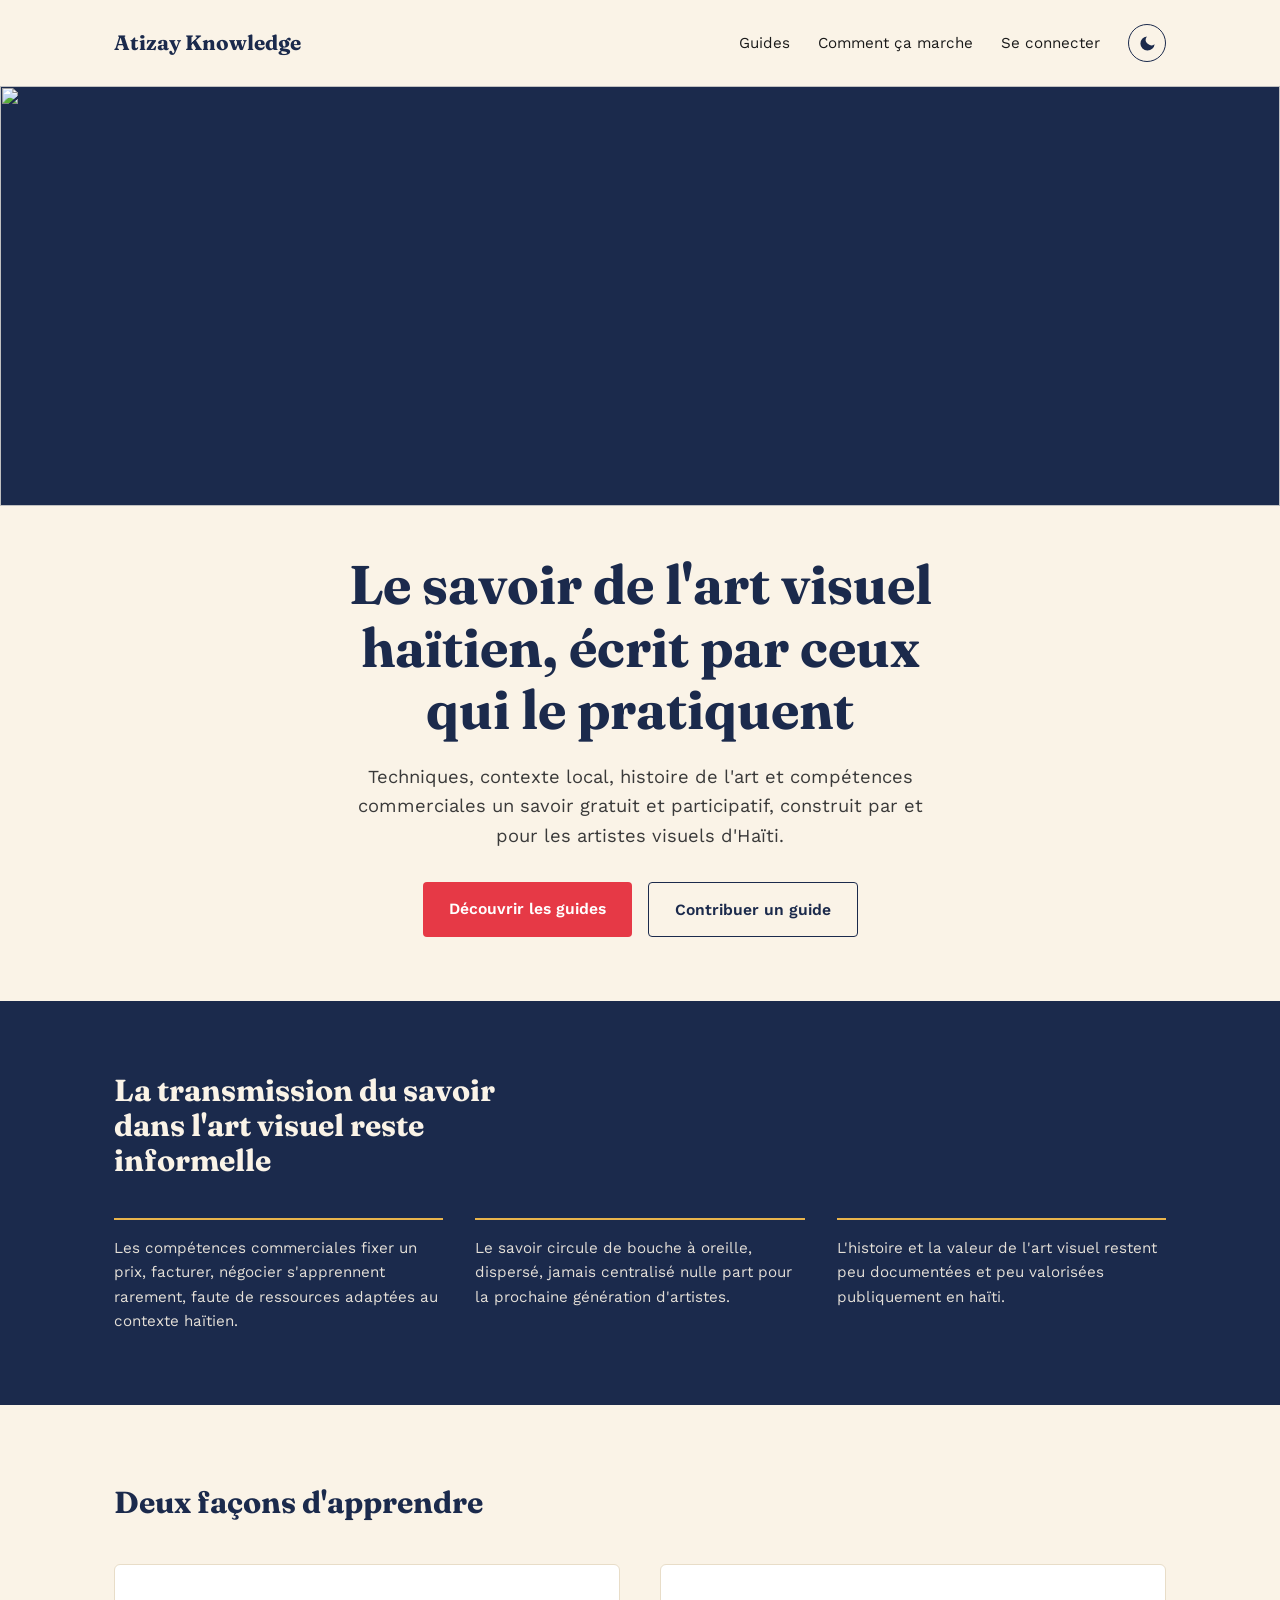
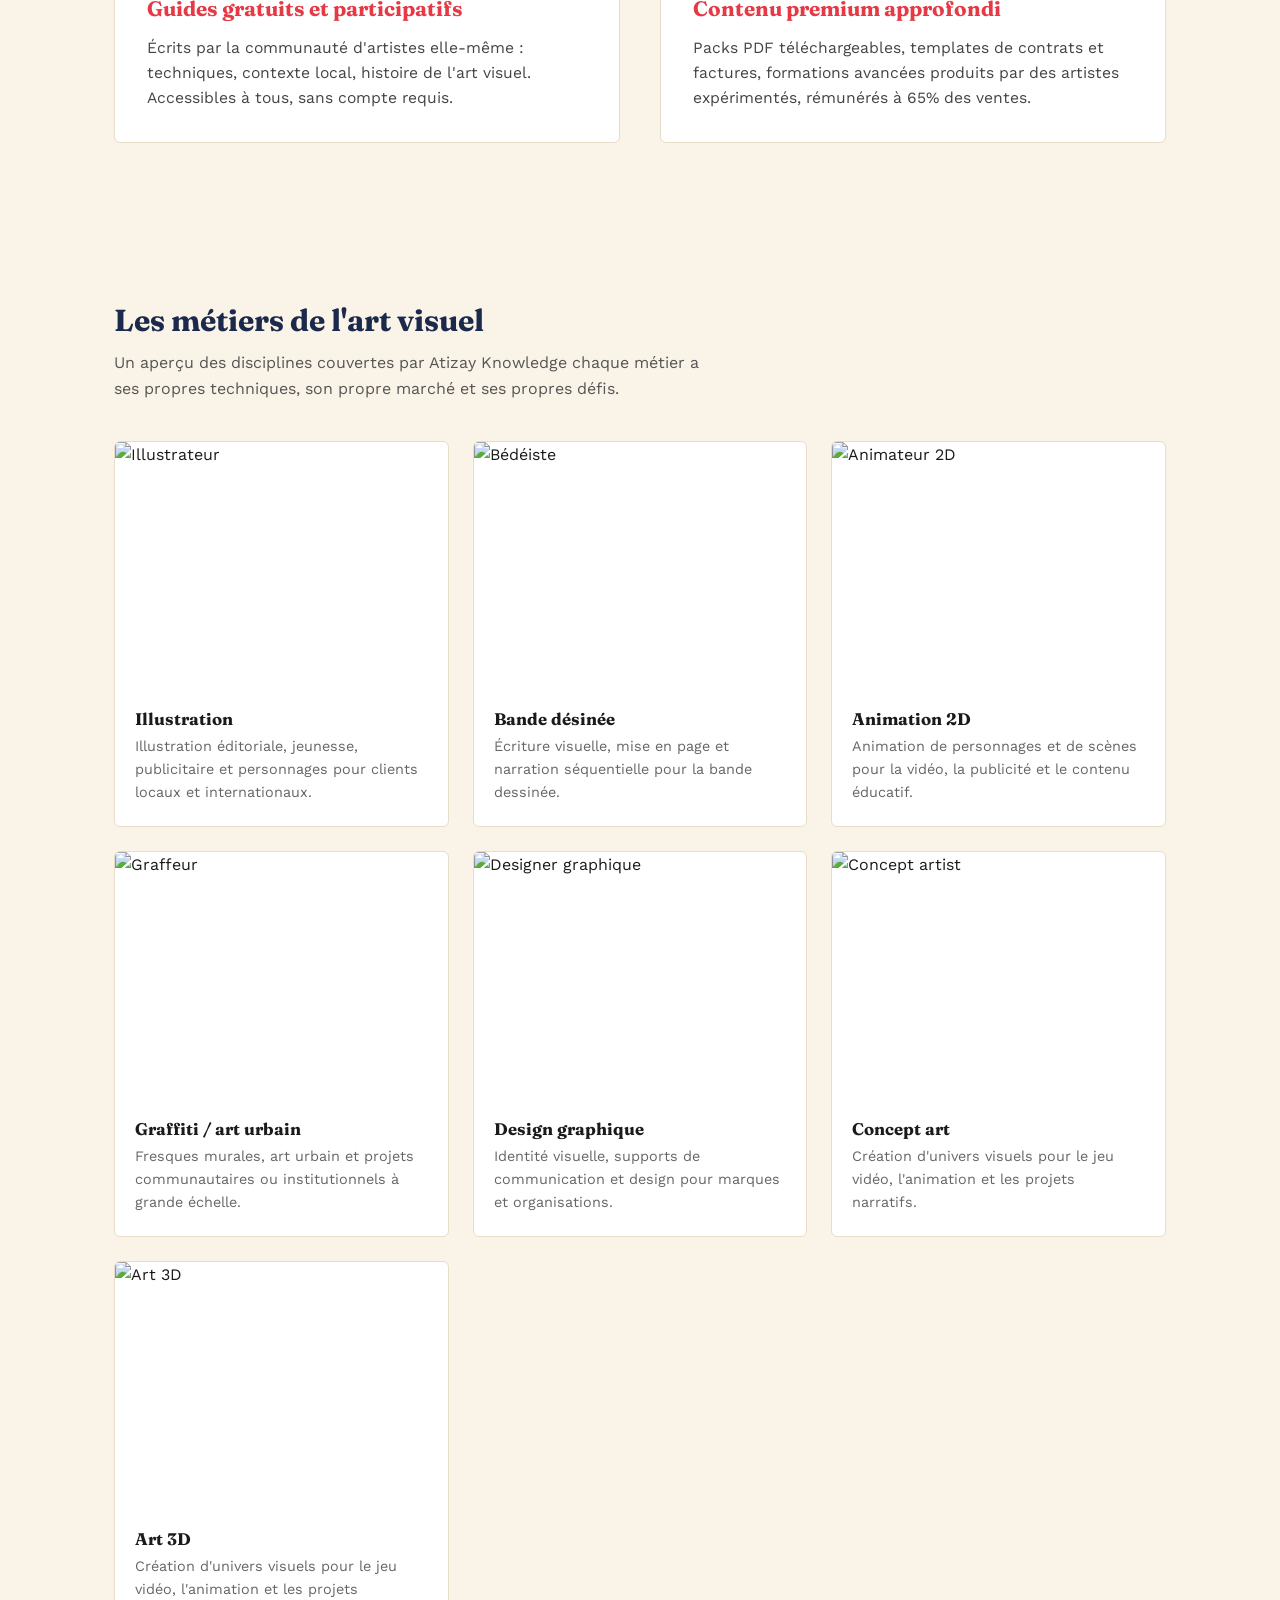
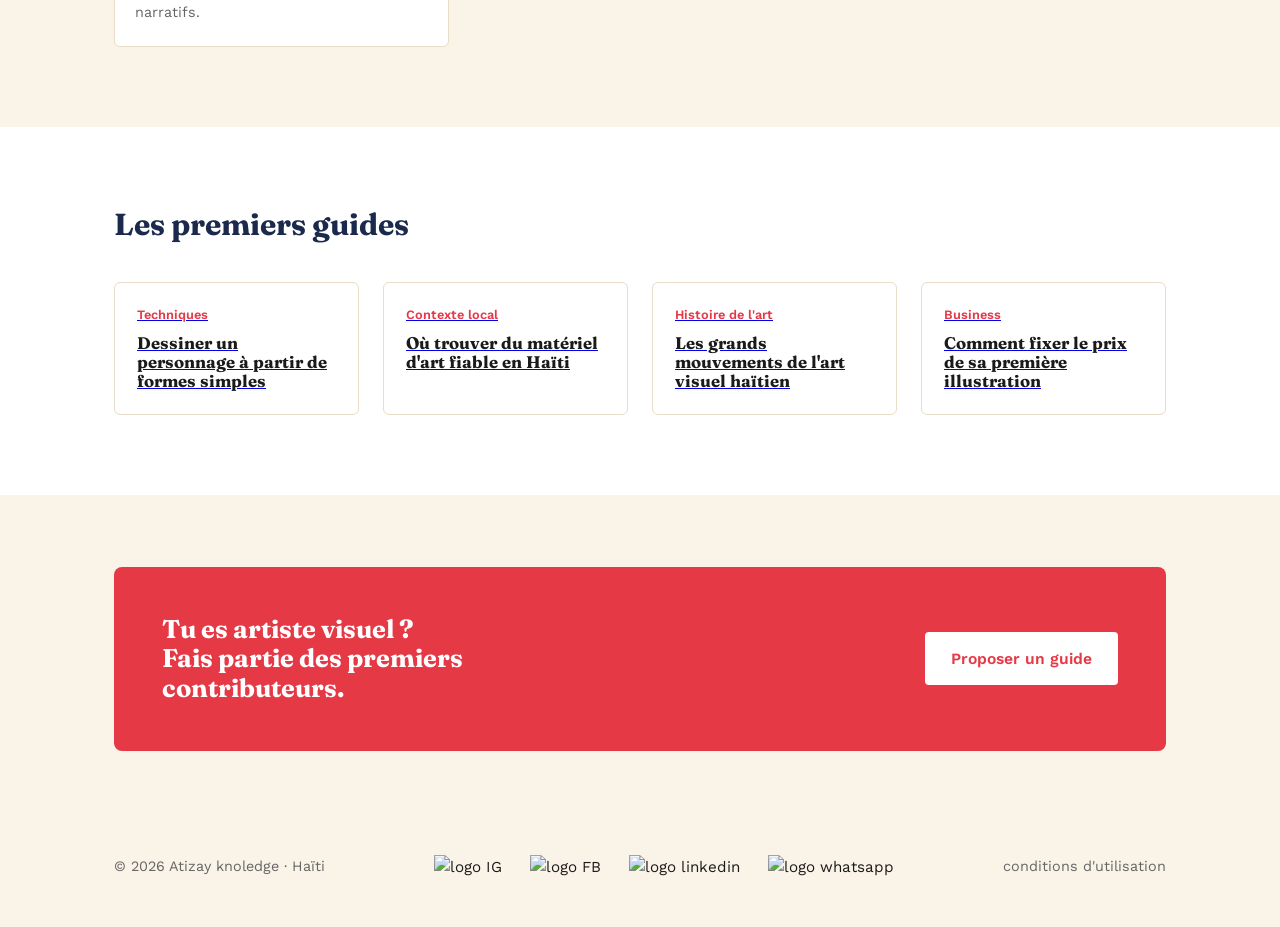
==== index.html @ 5331be49 "Update index.html" ====
<!DOCTYPE html>
<html lang="fr">
<head>
<meta charset="UTF-8">
<meta name="viewport" content="width=device-width, initial-scale=1">
<title>Atizay Knowledge — Le savoir de l'art visuel haïtien concu par Fritzner Richard</title>
<link rel="preconnect" href="https://fonts.googleapis.com">
<link rel="icon" href="assets/icon/favicon_io/android-chrome-512x512.png" type="image/x-icon">
<link href="https://fonts.googleapis.com/css2?family=Fraunces:wght@400;600;700&family=Work+Sans:wght@400;500;600&display=swap" rel="stylesheet">
<link rel="stylesheet" href="css/main-page.css">
</head>

<body>

<div class="wrap">
  <header>
    <div class="logo">Atizay Knowledge</div>
    <nav>
      <a href="guides.html">Guides</a>
      <a href="#comment">Comment ça marche</a>
      <a href="login.html">Se connecter</a>
      <button id="toggle-theme" class="btn-theme" aria-label="Changer de thème">
  <!-- Lune : visible en mode clair -->
  <svg class="icone-lune" viewBox="0 0 24 24" fill="currentColor" aria-hidden="true">
    <path d="M21 12.79A9 9 0 1 1 11.21 3a7 7 0 0 0 9.79 9.79z"/>
  </svg>
  <!-- Soleil : visible en mode sombre -->
  <svg class="icone-soleil" viewBox="0 0 24 24" fill="currentColor" aria-hidden="true">
    <circle cx="12" cy="12" r="4"/>
    <path d="M12 2v2M12 20v2M4.93 4.93l1.41 1.41M17.66 17.66l1.41 1.41M2 12h2M20 12h2M4.93 19.07l1.41-1.41M17.66 6.34l1.41-1.41"
          fill="none" stroke="currentColor" stroke-width="2" stroke-linecap="round"/>
  </svg>
</button>
    </nav>
  </header>
</div>

<section class="hero">

   <!-- <div class="hero-video-wrap">
     Un seul <video>, dont on change la source en JS quand chaque vidéo se termine.
         Liste tes fichiers dans le tableau "videos" du script plus bas.
    <video class="hero-video" id="hero-video" autoplay muted playsinline poster="ton-image-de-secours.jpg"></video>
    <div class="hero-overlay"></div>
  </div> -->

  <div class="hero-slideshow" id="hero-slideshow">
    <!-- Chaque image est superposée aux autres (position absolue en CSS).
         Le JS plus bas les fait apparaître/disparaître une par une en boucle. -->
    <img src="https://placehold.co/1200x400/1B2A4C/FAF3E7?text=Image+1" class="slide actif" alt="">
    <img src="https://placehold.co/1200x400/E63946/FAF3E7?text=Image+2" class="slide" alt="">
    <img src="https://placehold.co/1200x400/E9B44C/1A1A1A?text=Image+3" class="slide" alt="">
    <img src="https://placehold.co/1200x400/3A7D5C/FAF3E7?text=Image+4" class="slide" alt="">
  </div>

  <div class="hero-texte">
    <h1>Le savoir de l'art visuel haïtien, écrit par ceux qui le pratiquent</h1>
    <p>Techniques, contexte local, histoire de l'art et compétences commerciales un savoir gratuit et participatif, construit par et pour les artistes visuels d'Haïti.</p>
    <div class="hero-actions">
      <a href="guides.html" class="btn btn-primary">Découvrir les guides</a>
      <a href="#" class="btn btn-secondary">Contribuer un guide</a>
    </div>
  </div>

</section>

<section class="probleme">
  <div class="wrap">
    <h2>La transmission du savoir dans l'art visuel reste informelle</h2>
    <div class="probleme-grid">
      <div>
        <p>Les compétences commerciales fixer un prix, facturer, négocier s'apprennent rarement, faute de ressources adaptées au contexte haïtien.</p>
      </div>
      <div>
        <p>Le savoir circule de bouche à oreille, dispersé, jamais centralisé nulle part pour la prochaine génération d'artistes.</p>
      </div>
      <div>
        <p>L'histoire et la valeur de l'art visuel restent peu documentées et peu valorisées publiquement en haïti.</p>
      </div>
    </div>
  </div>
</section>

<section class="comment" id="comment">
  <div class="wrap">
    <h2>Deux façons d'apprendre</h2>
    <div class="comment-cols">
      <div class="col-card">
        <h3>Guides gratuits et participatifs</h3>
        <p>Écrits par la communauté d'artistes elle-même : techniques, contexte local, histoire de l'art visuel. Accessibles à tous, sans compte requis.</p>
      </div>
      <div class="col-card">
        <h3>Contenu premium approfondi</h3>
        <p>Packs PDF téléchargeables, templates de contrats et factures, formations avancées produits par des artistes expérimentés, rémunérés à 65% des ventes.</p>
      </div>
    </div>
  </div>
</section>

<section class="metiers" id="metiers">
  <div class="wrap">
    <h2>Les métiers de l'art visuel</h2>
    <p>Un aperçu des disciplines couvertes par Atizay Knowledge chaque métier a ses propres techniques, son propre marché et ses propres défis.</p>

    <div class="metiers-grid">

      <div class="metier-card">
        <img src="https://placehold.co/480x360/1B2A4C/FAF3E7?text=Illustrateur" alt="Illustrateur">
        <div class="metier-card-texte">
          <h3>Illustration</h3>
          <p>Illustration éditoriale, jeunesse, publicitaire et personnages pour clients locaux et internationaux.</p>
        </div>
      </div>

      <div class="metier-card">
        <img src="https://placehold.co/480x360/E63946/FAF3E7?text=B%C3%A9d%C3%A9iste" alt="Bédéiste">
        <div class="metier-card-texte">
          <h3>Bande désinée</h3>
          <p>Écriture visuelle, mise en page et narration séquentielle pour la bande dessinée.</p>
        </div>
      </div>

      <div class="metier-card">
        <img src="https://placehold.co/480x360/E9B44C/1A1A1A?text=Animateur+2D" alt="Animateur 2D">
        <div class="metier-card-texte">
          <h3>Animation 2D</h3>
          <p>Animation de personnages et de scènes pour la vidéo, la publicité et le contenu éducatif.</p>
        </div>
      </div>

      <div class="metier-card">
        <img src="https://placehold.co/480x360/1A1A1A/FAF3E7?text=Graffeur" alt="Graffeur">
        <div class="metier-card-texte">
          <h3>Graffiti / art urbain</h3>
          <p>Fresques murales, art urbain et projets communautaires ou institutionnels à grande échelle.</p>
        </div>
      </div>

      <div class="metier-card">
        <img src="https://placehold.co/480x360/3A7D5C/FAF3E7?text=Designer+Graphique" alt="Designer graphique">
        <div class="metier-card-texte">
          <h3>Design graphique</h3>
          <p>Identité visuelle, supports de communication et design pour marques et organisations.</p>
        </div>
      </div>

      <div class="metier-card">
        <img src="https://placehold.co/480x360/1B2A4C/E9B44C?text=Concept+Artist" alt="Concept artist">
        <div class="metier-card-texte">
          <h3>Concept art</h3>
          <p>Création d'univers visuels pour le jeu vidéo, l'animation et les projets narratifs.</p>
        </div>
      </div>

      <div class="metier-card">
        <img src="https://placehold.co/480x360/1B2A4C/E9B44C?text=Art+3D" alt="Art 3D">
        <div class="metier-card-texte">
          <h3>Art 3D</h3>
          <p>Création d'univers visuels pour le jeu vidéo, l'animation et les projets narratifs.</p>
        </div>
      </div>

    </div>
  </div>
</section>

<section class="guides" id="guides">
  <div class="wrap">
    <h2>Les premiers guides</h2>
    <div class="guides-grid">
      <div class="guide-card">
        <a href="guide-detail.html"><div class="guide-cat">Techniques</div>
        <h3>Dessiner un personnage à partir de formes simples</h3>
      </div></a>
      <div class="guide-card">
        <a href="guide-detail.html"><div class="guide-cat">Contexte local</div>
        <h3>Où trouver du matériel d'art fiable en Haïti</h3>
      </div></a>
      <div class="guide-card">
        <a href="guide-detail.html"><div class="guide-cat">Histoire de l'art</div>
        <h3>Les grands mouvements de l'art visuel haïtien</h3>
      </div></a>
      <div class="guide-card">
        <a href="guide-detail.html"><div class="guide-cat">Business</div>
        <h3>Comment fixer le prix de sa première illustration</h3>
      </div></a>
    </div>
  </div>
</section>

<div class="wrap">
  <section class="cta-final">
    <div class="cta-box">
      <h2>Tu es artiste visuel ? 
        <br>Fais partie des premiers contributeurs.</h2>
      <a href="#" class="btn btn-primary">Proposer un guide</a>
    </div>
  </section>

  <footer>
    <!-- LOGO a gauche -->
    <span>&copy; 2026 Atizay knoledge · Haïti</span>

    <!-- Liens au centre -->
    <nav class="footer-links">
      <a href="https://www.instagram.com/noukat_studios/" class="social-link"><img src="assets/icon/Icon_social_media-ig.svg" alt="logo IG" width="40"></a>
      <a href="https://www.facebook.com/noukatstudios/" class="social-link"><img src="assets/icon/facebook-app-round-icon-01.svg" alt="logo FB" width="34"></a>
      <a href="https://www.linkedin.com/company/noukat-studios/?viewAsMember=true" class="social-link"><img src="assets/icon/Icon_social_media-linkedin.svg" alt="logo linkedin" width="40"></a>
      <a href="https://wa.me/c/50938604335" class="social-link"><img src="assets/icon/Icon_social_media-whatsapp.svg" alt="logo whatsapp" width="40"></a>
    </nav>

    <!-- Copy a droite -->
    <span>
      <a class="legal-content" href="/conditions-utilisation.html"><p class="footer-copy">
        conditions d'utilisation
        <!--
          &copy; = le symbole copyright ©
          C'est une entité HTML spéciale.
        -->
      </p></a>
    </span>
  </footer>
  
</div>

<script>
  // --- Slideshow d'images ---
  const slides = document.querySelectorAll('#hero-slideshow .slide');
  if (slides.length > 0) {
    let indexSlide = 0;
    setInterval(function () {
      slides[indexSlide].classList.remove('actif');
      indexSlide = (indexSlide + 1) % slides.length;
      slides[indexSlide].classList.add('actif');
    }, 4000);
  }

  // --- Dark mode ---
  const bouton = document.getElementById('toggle-theme');
  if (bouton) {
    const racine = document.documentElement;

    const themeSauvegarde = localStorage.getItem('theme');
    if (themeSauvegarde === 'dark') {
      racine.setAttribute('data-theme', 'dark');
    }

    bouton.addEventListener('click', function () {
      const estSombre = racine.getAttribute('data-theme') === 'dark';
      if (estSombre) {
        racine.removeAttribute('data-theme');
        localStorage.setItem('theme', 'light');
      } else {
        racine.setAttribute('data-theme', 'dark');
        localStorage.setItem('theme', 'dark');
      }
    });
  }
</script>

</body>
</html>
---- css/main-page.css ----
:root {
    --indigo: #1B2A4C;
    --corail: #E63946;
    --sable: #FAF3E7;
    --or: #E9B44C;
    --encre: #1A1A1A;
  }

  * { box-sizing: border-box; margin: 0; padding: 0; }

  body {
    font-family: 'Work Sans', sans-serif;
    color: var(--encre);
    background: var(--sable);
    line-height: 1.6;
  }

  h1, h2, h3 {
    font-family: 'Fraunces', serif;
    line-height: 1.15;
  }

  .wrap {
    max-width: 1100px;
    margin: 0 auto;
    padding: 0 24px;
  }

  /* Header */
  header {
    display: flex;
    justify-content: space-between;
    align-items: center;
    padding: 24px 0;
  }

  .logo {
    font-family: 'Fraunces', serif;
    font-weight: 700;
    font-size: 1.3rem;
    color: var(--indigo);
  }

    nav {
    display: flex;
    align-items: center;
    gap: 28px;
  }

  nav a {
    color: var(--encre);
    text-decoration: none;
    font-size: 0.95rem;
  }

  /* Hero — vidéo réduite + slideshow horizontal + texte centré */
.hero {
    position: relative;
    display: flex;
    flex-direction: column;
  }
  
  /* La vidéo n'occupe plus qu'une bande en haut du hero.
     Change la valeur "height" (ex: 280px) pour ajuster sa hauteur.
  .hero-video-wrap {
    position: relative;
    width: 100%;
    height: 280px;
    overflow: hidden;
  }
  
  .hero-video {
    position: absolute;
    inset: 0;
    width: 100%;
    height: 100%;
    object-fit: cover;
    z-index: 0;
  }
  
  .hero-overlay {
    position: absolute;
    inset: 0;
    background: linear-gradient(120deg, rgba(27,42,76,0.75) 0%, rgba(27,42,76,0.35) 100%);
    z-index: 1;
  } */
  
  /* Slideshow d'images en fondu automatique, superposées les unes aux autres */
  .hero-slideshow {
    position: relative;
    width: 100%;
    height: 420px; /* plus grand, puisqu'il n'y a plus de vidéo au-dessus */
    overflow: hidden;
    background: var(--indigo);
  }
  
  .hero-slideshow .slide {
    position: absolute;
    inset: 0;
    width: 100%;
    height: 100%;
    object-fit: cover;
    opacity: 0;
    transition: opacity 1s ease;
  }
  
  .hero-slideshow .slide.actif {
    opacity: 1;
  }
  
  @media (max-width: 760px) {
    .hero-slideshow { height: 260px; }
  }
  
  /* Texte centré horizontalement, en dessous du slideshow */
  .hero-texte {
    text-align: center;
    padding: 48px 24px 64px;
    max-width: 700px;
    margin: 0 auto;
  }
  
  .hero h1 {
    font-size: clamp(2.2rem, 4.5vw, 3.4rem);
    color: var(--indigo);
    max-width: none;
  }
  
  .hero p {
    margin: 20px auto 0;
    font-size: 1.15rem;
    max-width: 55ch;
    color: #3a3a3a;
  }
  
  .hero-actions {
    margin-top: 32px;
    display: flex;
    gap: 16px;
    justify-content: center;
    flex-wrap: wrap;
  }
  
  .btn {
    display: inline-block;
    padding: 14px 26px;
    border-radius: 4px;
    text-decoration: none;
    font-weight: 600;
    font-size: 0.98rem;
  }
  
  .btn-primary {
    background: var(--corail);
    color: white;
  }
  
  .btn-secondary {
    background: transparent;
    color: var(--indigo);
    border: 1.5px solid var(--indigo);
  }
  
  @media (max-width: 760px) {
    .hero-video-wrap { height: 200px; }
    .hero-slideshow img { width: 160px; height: 105px; }
    .hero-texte { padding: 36px 20px 48px; }
  }

  /* Problème */
  .probleme {
    background: var(--indigo);
    color: var(--sable);
    padding: 72px 0;
  }

  .probleme h2 {
    font-size: 1.9rem;
    max-width: 20ch;
  }

  .probleme-grid {
    margin-top: 40px;
    display: grid;
    grid-template-columns: repeat(3, 1fr);
    gap: 32px;
  }

  .probleme-grid div {
    border-top: 2px solid var(--or);
    padding-top: 16px;
  }

  .probleme-grid p {
    font-size: 0.95rem;
    opacity: 0.9;
  }

  /* Comment ça marche */
  .comment {
    padding: 80px 0;
  }

  .comment h2 {
    font-size: 1.9rem;
    color: var(--indigo);
    max-width: 18ch;
  }

  .comment-cols {
    margin-top: 44px;
    display: grid;
    grid-template-columns: 1fr 1fr;
    gap: 40px;
  }

  .col-card {
    background: white;
    border-radius: 6px;
    padding: 32px;
    border: 1px solid #e8ddc8;
  }

  .col-card h3 {
    font-size: 1.3rem;
    color: var(--corail);
    margin-bottom: 14px;
  }

  .col-card p {
    font-size: 0.98rem;
    color: #444;
  }

  /* Guides */
  .guides {
    background: white;
    padding: 80px 0;
  }

  .guides h2 {
    font-size: 1.9rem;
    color: var(--indigo);
  }

  .guides-grid {
    margin-top: 40px;
    display: grid;
    grid-template-columns: repeat(4, 1fr);
    gap: 24px;
  }

  .guide-card {
    border: 1px solid #e8ddc8;
    border-radius: 6px;
    padding: 22px;
  }

  .guide-cat {
    font-size: 0.8rem;
    color: var(--corail);
    font-weight: 600;
  }

  .guide-card h3 {
    font-size: 1.05rem;
    margin-top: 8px;
    color: var(--encre);
  }

  /* Métiers — grille de cartes avec image */
  .metiers {
    padding: 80px 0;
  }

  .metiers h2 {
    font-size: 1.9rem;
    color: var(--indigo);
  }

  .metiers > .wrap > p {
    margin-top: 12px;
    max-width: 60ch;
    color: #555;
  }

  .metiers-grid {
    margin-top: 40px;
    display: grid;
    grid-template-columns: repeat(3, 1fr);
    gap: 24px;
  }

  .metier-card {
    background: white;
    border: 1px solid #e8ddc8;
    border-radius: 6px;
    overflow: hidden;
  }

  /* Remplace le "src" de chaque <img> par tes propres photos/illustrations.
     Le ratio 4/3 est fixé pour que toutes les images gardent la même taille
     même si les fichiers d'origine ont des dimensions différentes. */
  .metier-card img {
    width: 100%;
    aspect-ratio: 4/3;
    object-fit: cover;
    display: block;
  }

  .metier-card-texte {
    padding: 18px 20px 22px;
  }

  .metier-card h3 {
    font-size: 1.05rem;
    color: var(--encre);
  }

  .metier-card p {
    margin-top: 6px;
    font-size: 0.9rem;
    color: #666;
  }

  /* CTA final */
  .cta-final {
    background: var(--sable);
    padding: 72px 0;
    text-align: left;
  }

  .cta-box {
    background: var(--corail);
    color: white;
    border-radius: 8px;
    padding: 48px;
    display: flex;
    justify-content: space-between;
    align-items: center;
    flex-wrap: wrap;
    gap: 24px;
  }

  .cta-box h2 {
    font-size: 1.6rem;
    max-width: 20ch;
  }

  .cta-box .btn-primary {
    background: white;
    color: var(--corail);
  }

  /* Bouton de bascule dark mode */
.btn-theme {
  display: flex;
  align-items: center;
  justify-content: center;
  width: 38px;
  height: 38px;
  background: transparent;
  border: 1.5px solid var(--indigo);
  border-radius: 50%;
  color: var(--indigo);
  cursor: pointer;
  transition: background 0.2s ease, transform 0.2s ease;
}

.btn-theme:hover {
  background: rgba(27,42,76,0.08);
  transform: rotate(15deg);
}

.btn-theme svg {
  width: 19px;
  height: 19px;
  display: block;
}

/* Mode clair : on montre la lune, on cache le soleil */
.btn-theme .icone-soleil { display: none; }

/* Mode sombre : on inverse */
html[data-theme="dark"] .btn-theme .icone-lune { display: none; }
html[data-theme="dark"] .btn-theme .icone-soleil { display: block; }

  footer {
    padding: 32px 0 48px;
    font-size: 0.9rem;
    color: #666;
    display: flex;
    justify-content: space-between;
  }

  .legal-content {
    color: #666;
    text-decoration: none;
  }

  @media (max-width: 760px) {
    .hero-inner { grid-template-columns: 1fr; }
    .probleme-grid { grid-template-columns: 1fr; }
    .comment-cols { grid-template-columns: 1fr; }
    .guides-grid { grid-template-columns: 1fr 1fr; }
    .metiers-grid { grid-template-columns: 1fr 1fr; }
        nav a { display: none; }
  }

/* ===== Dark mode ===== */
html[data-theme="dark"] {
  --sable: #14202E;
  --encre: #F2ECDD;
  --indigo: #6C8FC7;
}

html[data-theme="dark"] body {
  background: #0F1824;
}

html[data-theme="dark"] .hero p,
html[data-theme="dark"] .col-card p,
html[data-theme="dark"] .metiers > .wrap > p,
html[data-theme="dark"] .metier-card p,
html[data-theme="dark"] footer,
html[data-theme="dark"] .legal-content {
  color: #B9B3A5;
}

html[data-theme="dark"] .col-card,
html[data-theme="dark"] .metier-card,
html[data-theme="dark"] .guide-card {
  background: #1B2734;
  border-color: #2C3A4A;
}

html[data-theme="dark"] .guides {
  background: #14202E;
}

html[data-theme="dark"] .probleme {
  background: #1B2734;
  color: #F2ECDD;
}

html[data-theme="dark"] .btn-secondary {
  color: var(--encre);
  border-color: var(--encre);
}
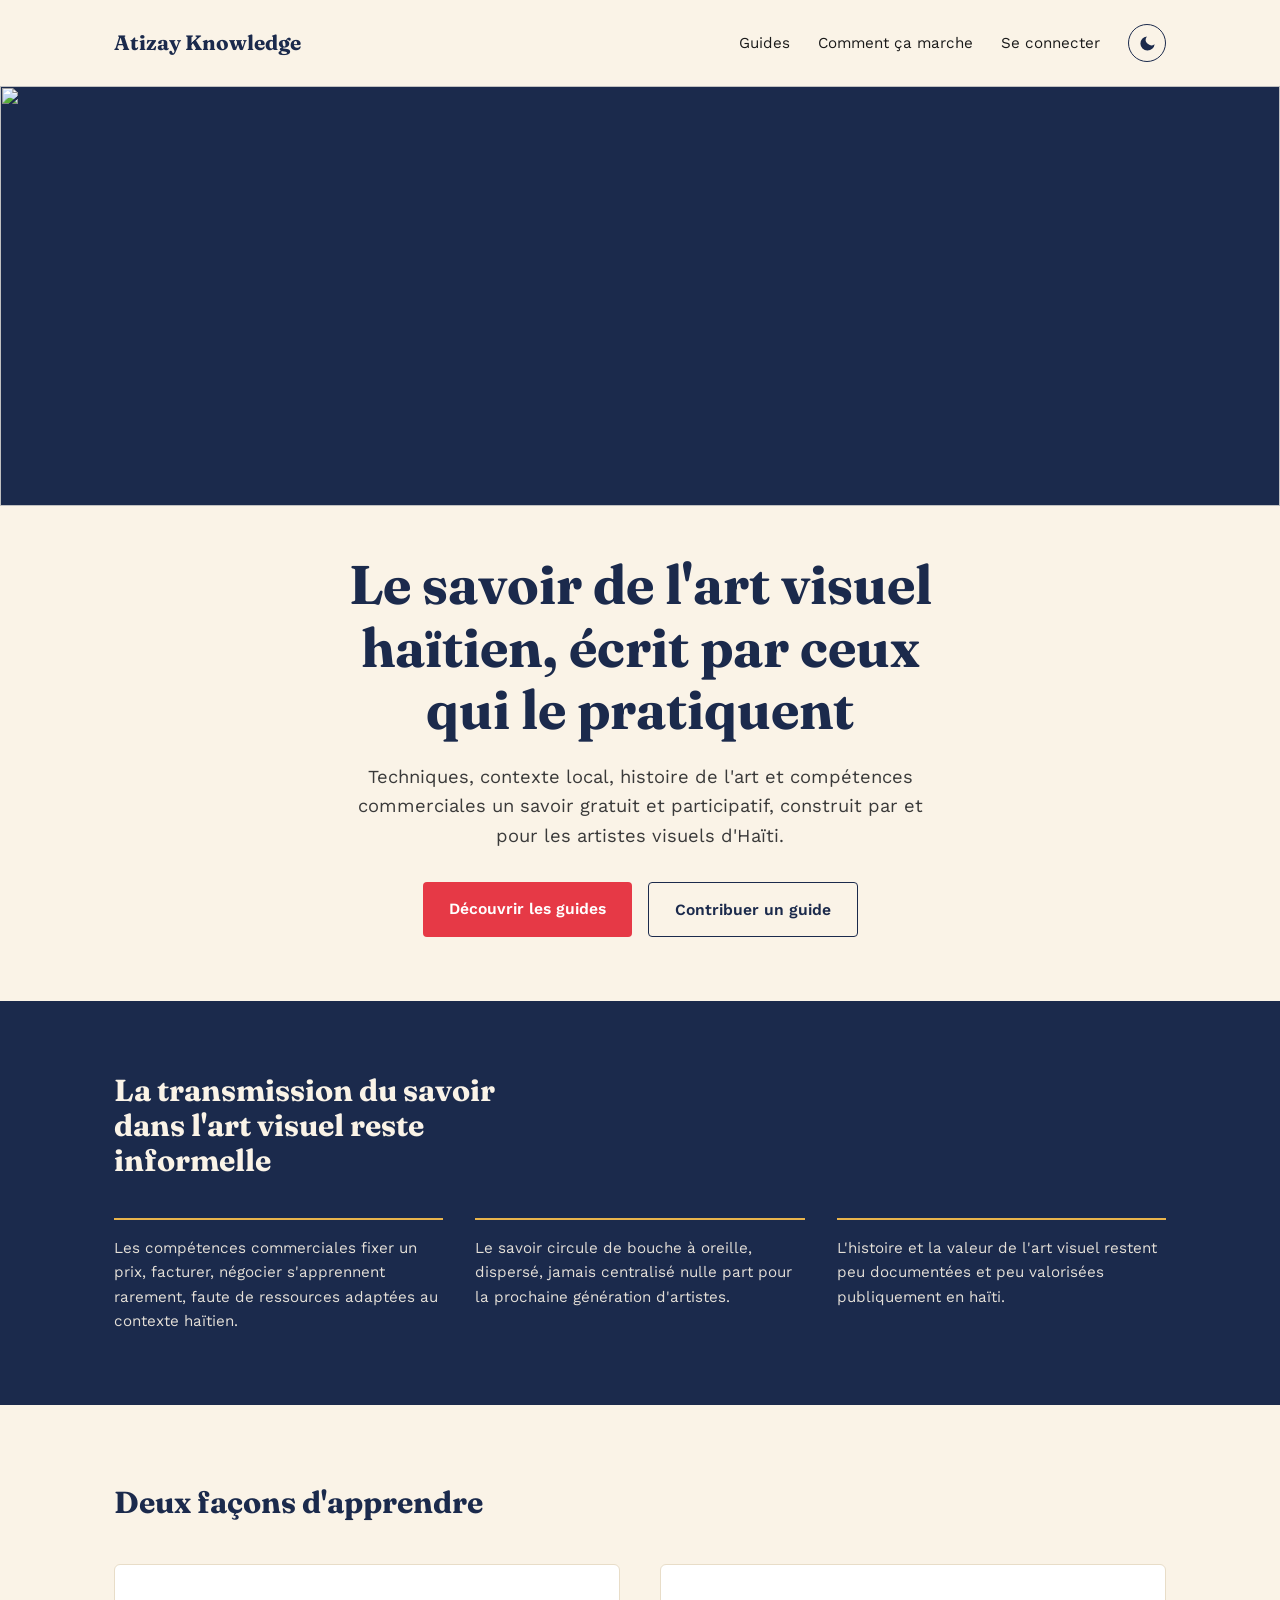
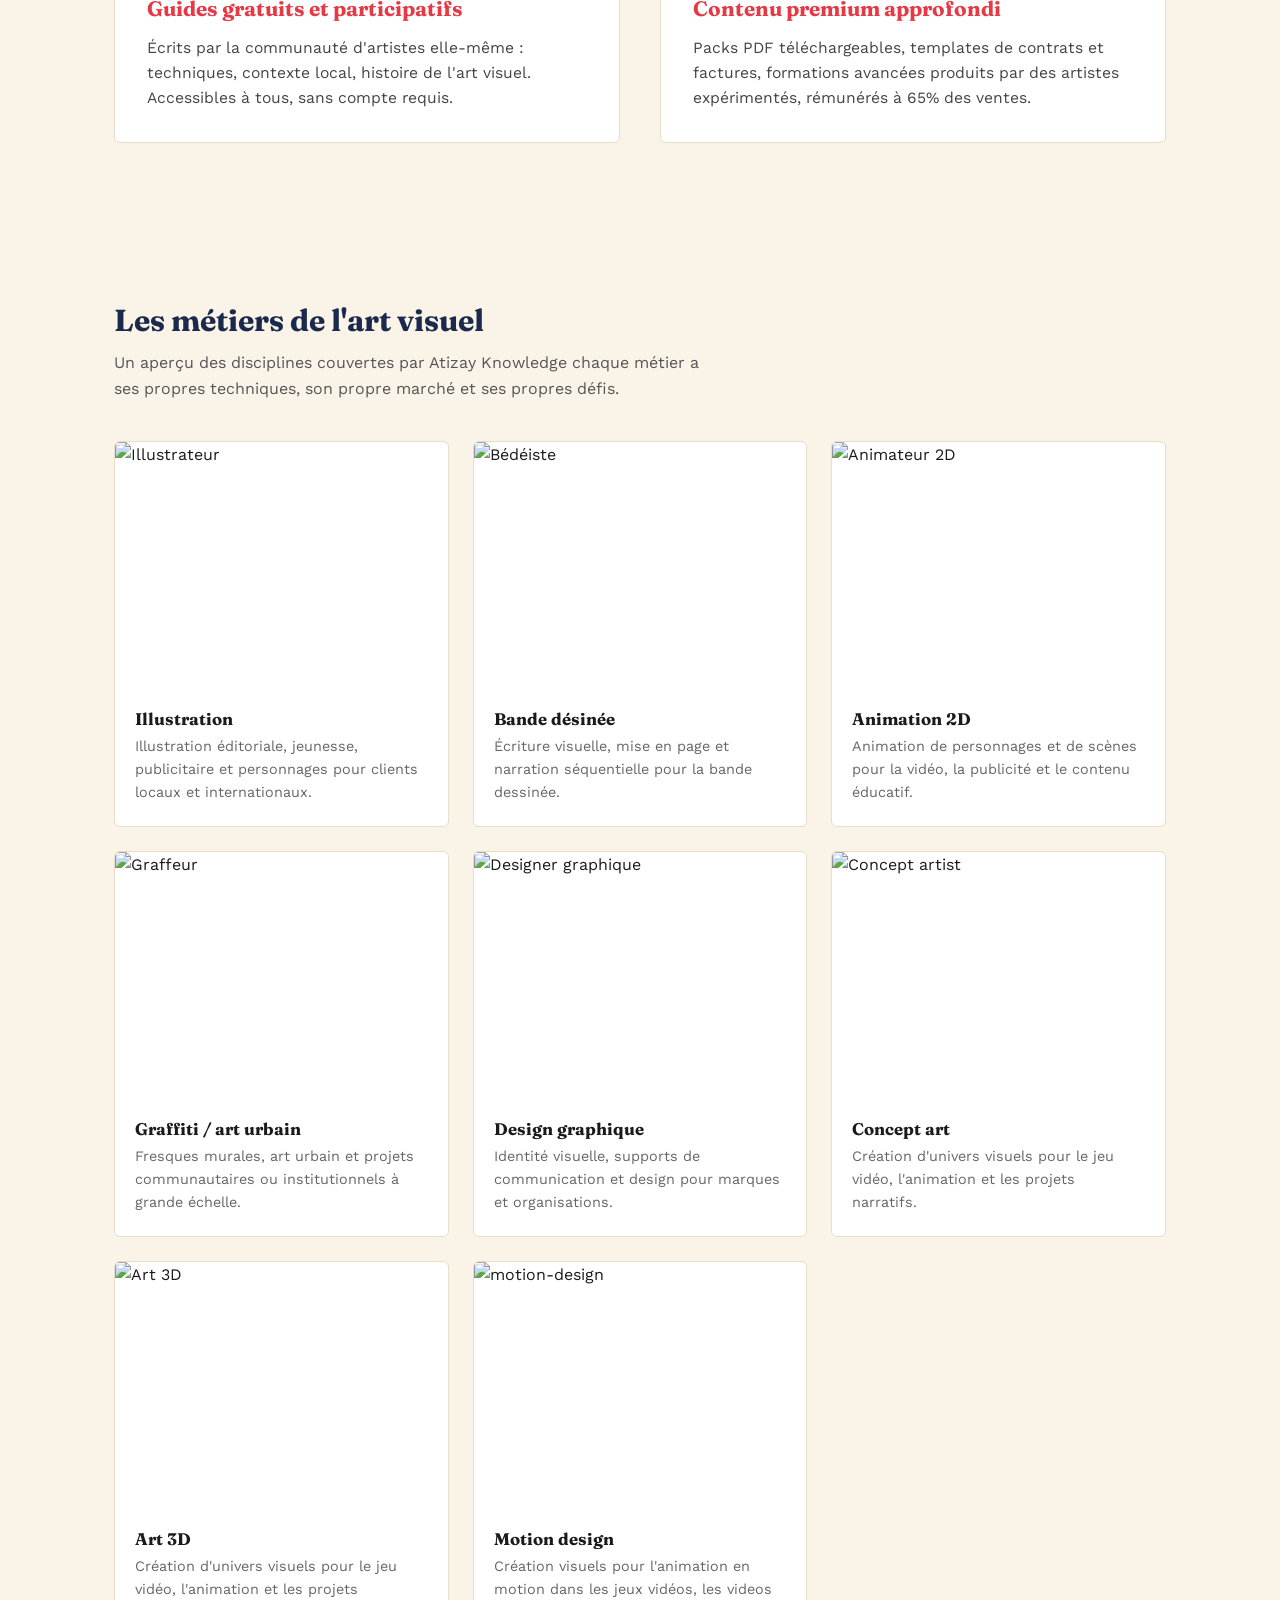
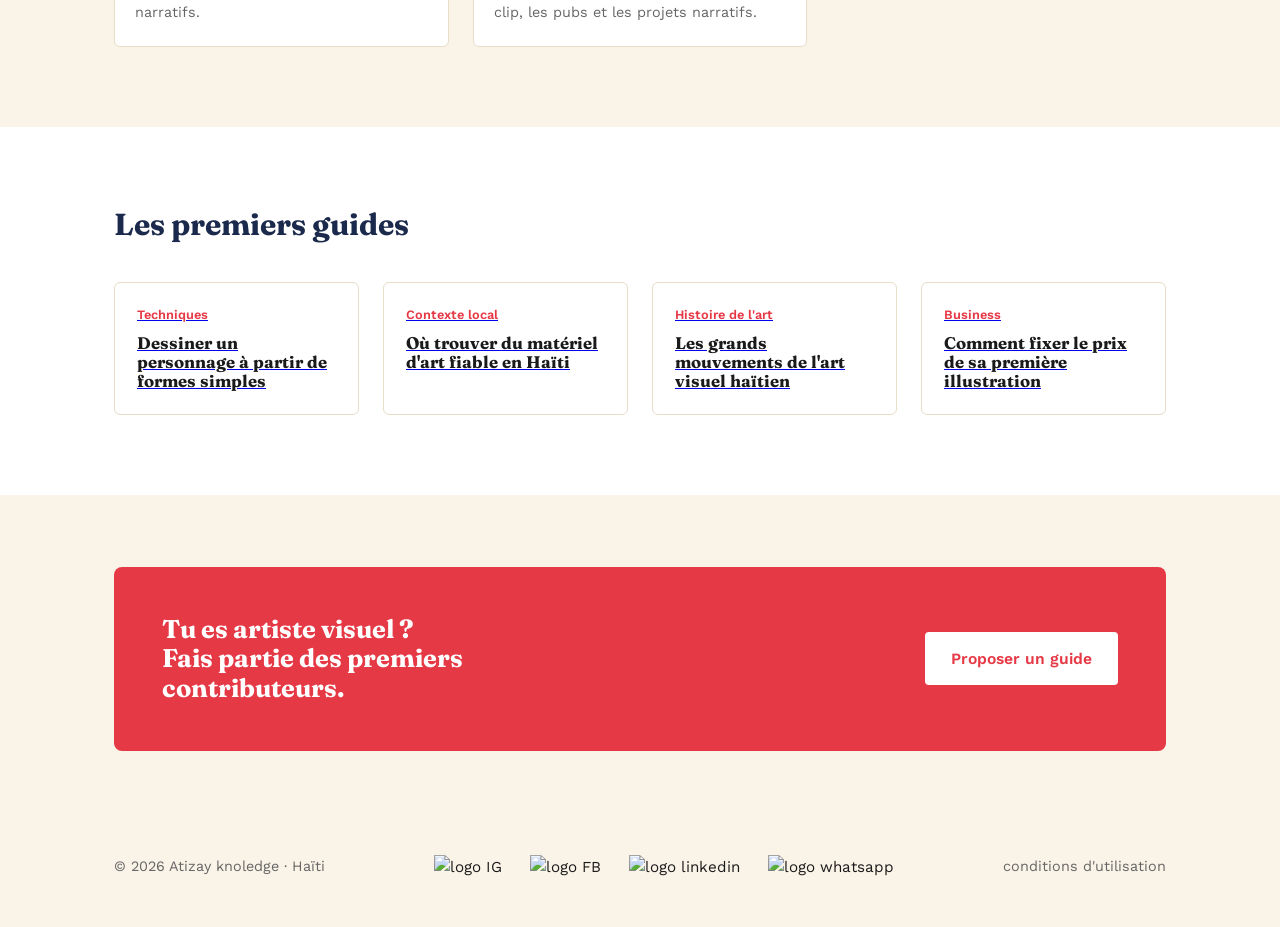
==== commit 4366c2b3: "Update index.html" ====
--- a/index.html
+++ b/index.html
@@ -160,6 +160,15 @@
         </div>
       </div>
 
+      <div class="metier-card">
+        <img src="https://placehold.co/480x360/1B2A4C/E9B44C?text=Art+3D" alt="motion-design">
+        <div class="metier-card-texte">
+          <h3>Motion design</h3>
+          <p>Création visuels pour l'animation en motion dans les jeux vidéos, les videos clip, les pubs
+             et les projets narratifs.</p>
+        </div>
+      </div>
+
     </div>
   </div>
 </section>
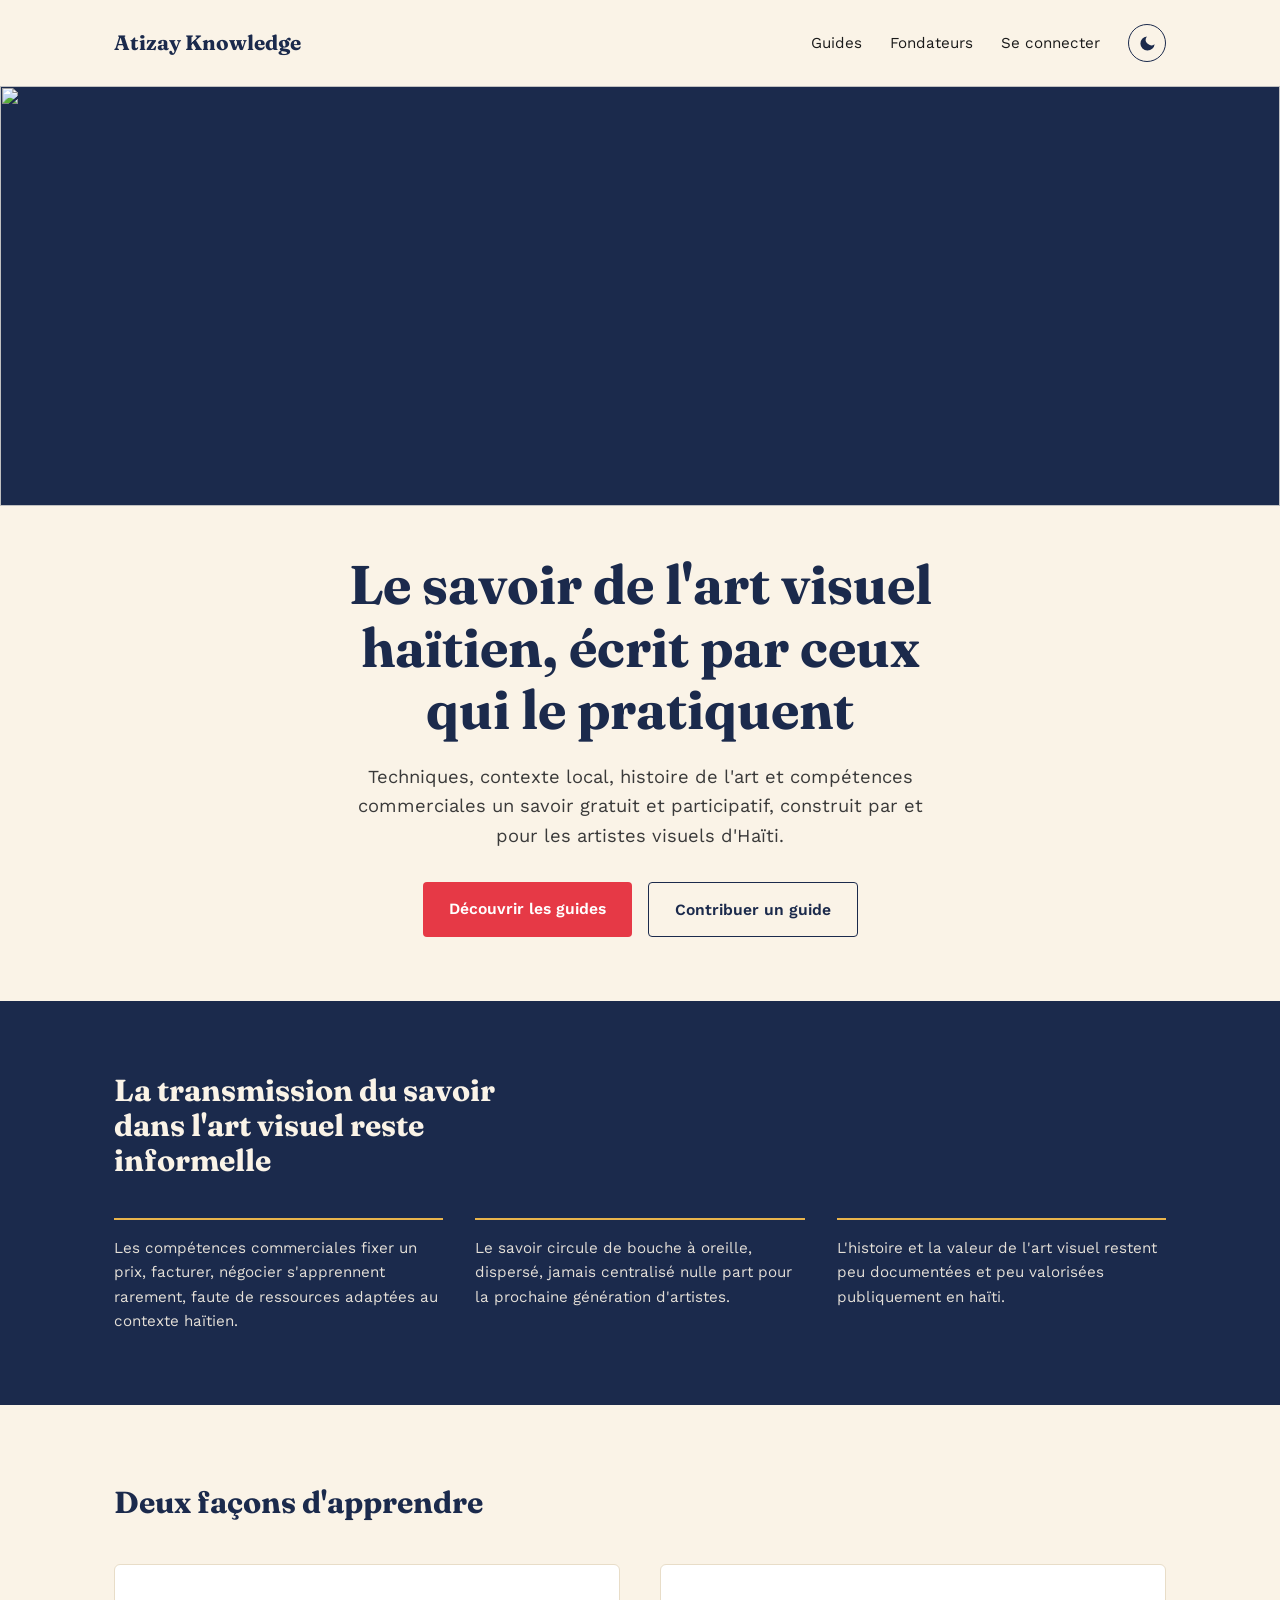
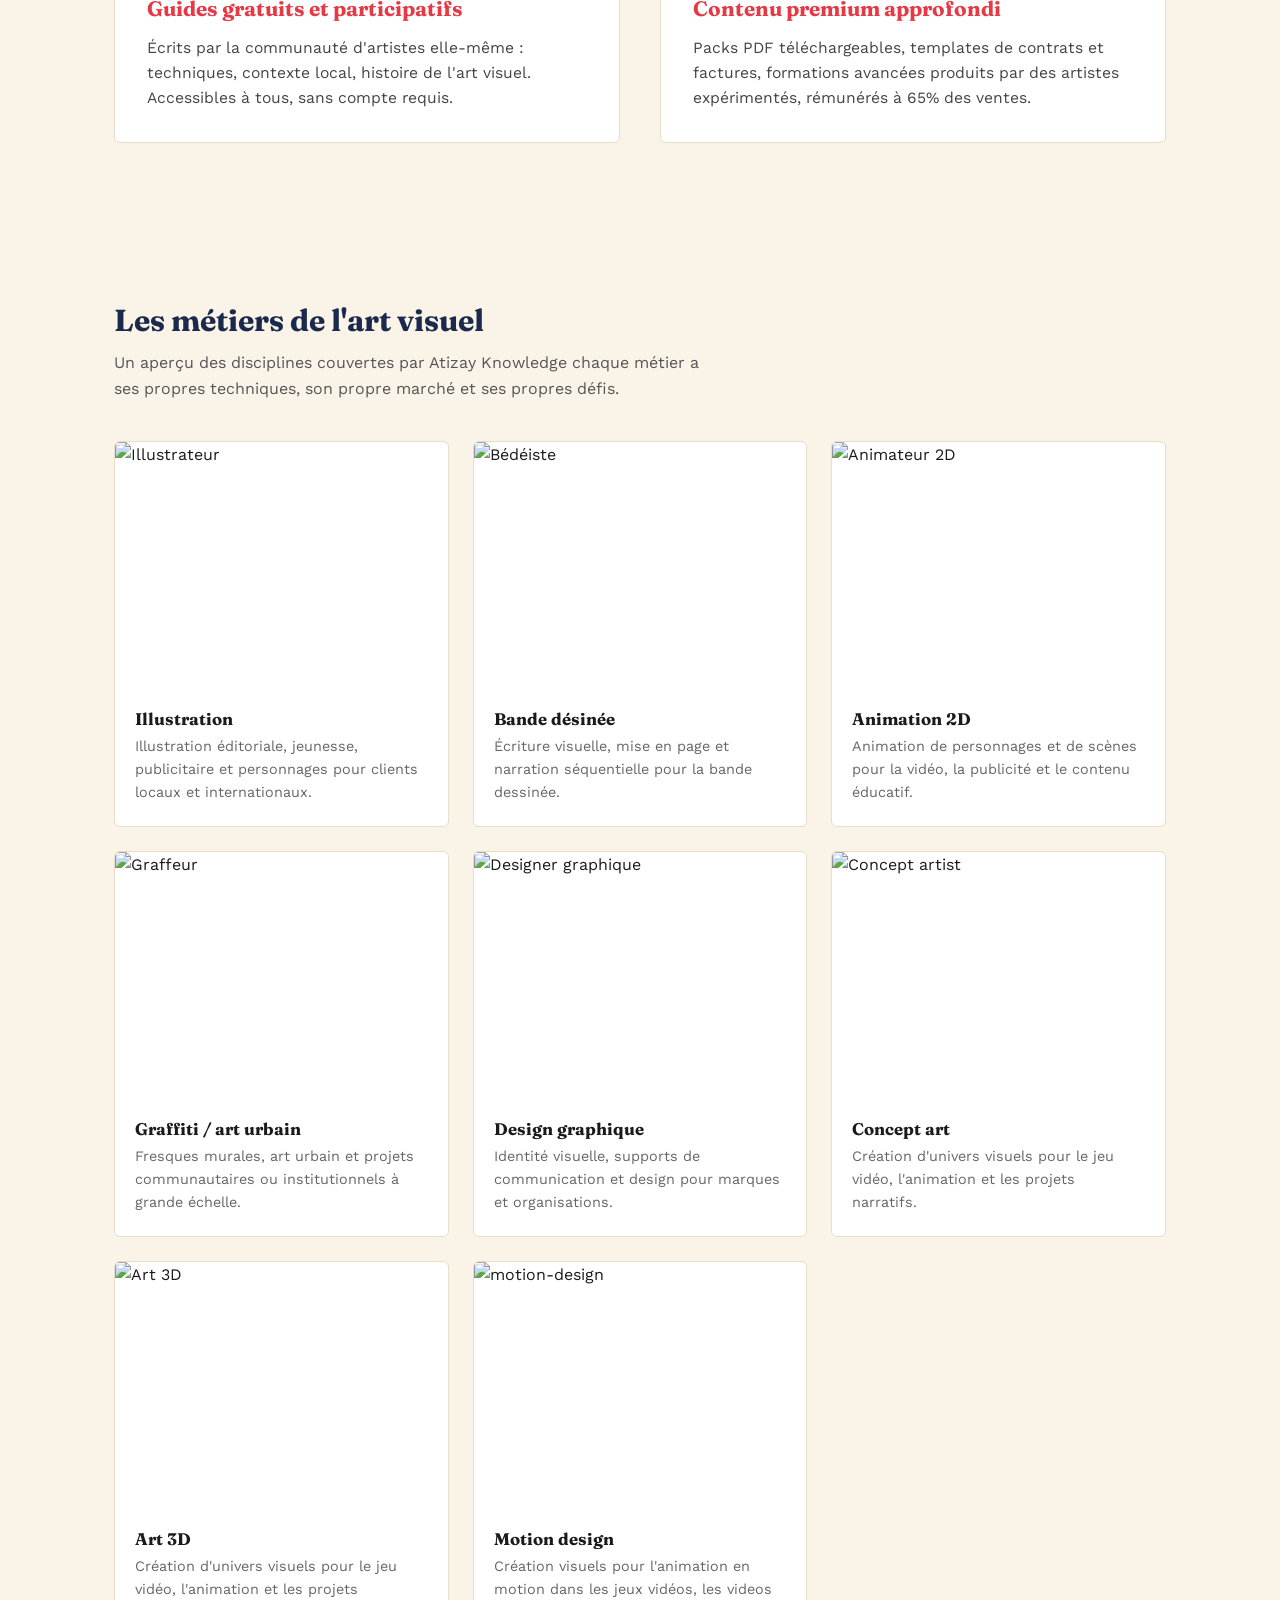
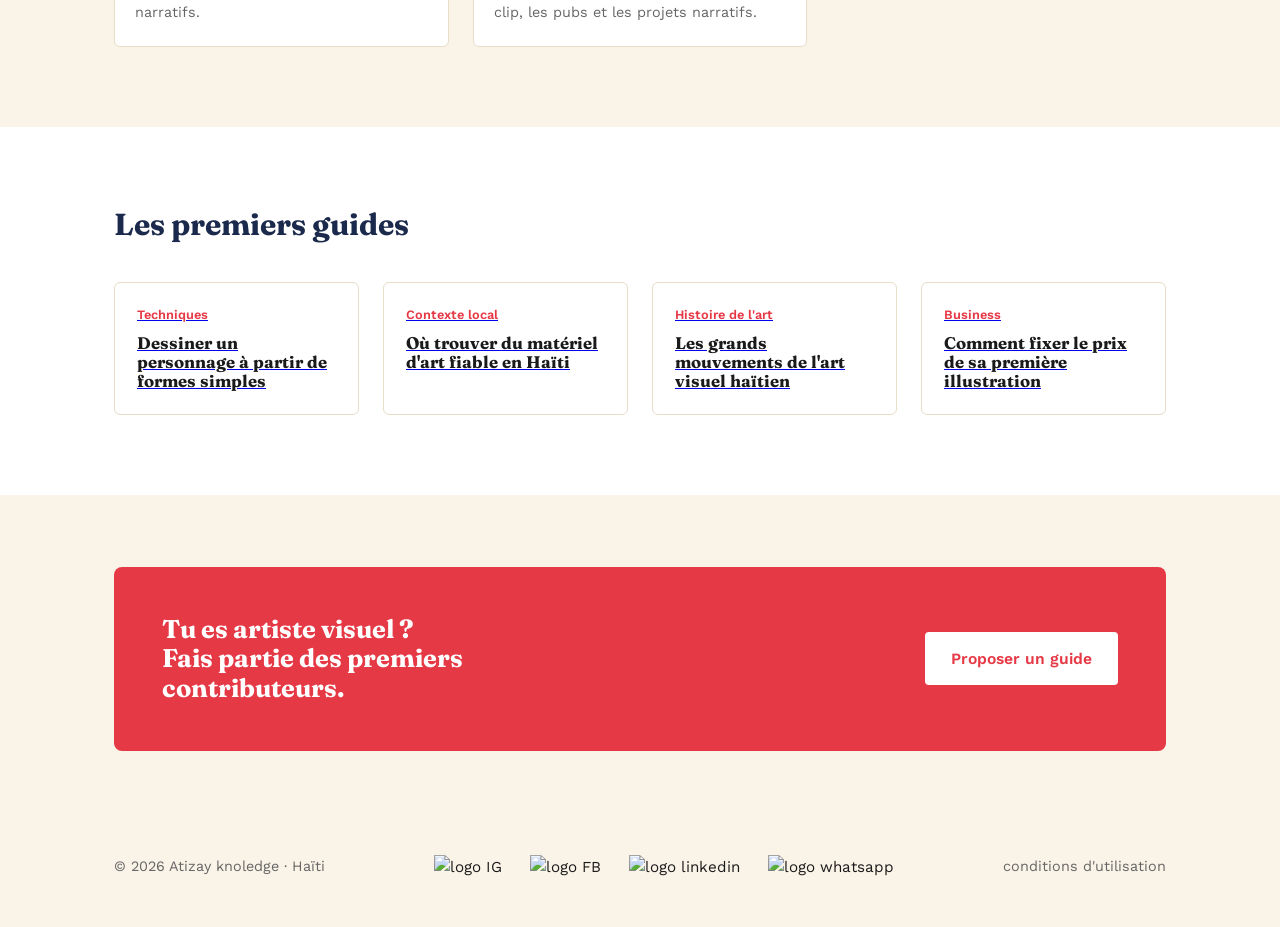
==== commit e88840d7: "Update index.html" ====
--- a/index.html
+++ b/index.html
@@ -17,7 +17,7 @@
     <div class="logo">Atizay Knowledge</div>
     <nav>
       <a href="guides.html">Guides</a>
-      <a href="#comment">Comment ça marche</a>
+      <a href="fondateur.html">Fondateurs</a>
       <a href="login.html">Se connecter</a>
       <button id="toggle-theme" class="btn-theme" aria-label="Changer de thème">
   <!-- Lune : visible en mode clair -->
@@ -58,7 +58,7 @@
     <p>Techniques, contexte local, histoire de l'art et compétences commerciales un savoir gratuit et participatif, construit par et pour les artistes visuels d'Haïti.</p>
     <div class="hero-actions">
       <a href="guides.html" class="btn btn-primary">Découvrir les guides</a>
-      <a href="#" class="btn btn-secondary">Contribuer un guide</a>
+      <a href="proposer-guide.html" class="btn btn-secondary">Contribuer un guide</a>
     </div>
   </div>
 
@@ -161,7 +161,7 @@
       </div>
 
       <div class="metier-card">
-        <img src="https://placehold.co/480x360/1B2A4C/E9B44C?text=Art+3D" alt="motion-design">
+        <img src="https://placehold.co/480x360/1B2A4C/E9B44C?text=Motion+design" alt="motion-design">
         <div class="metier-card-texte">
           <h3>Motion design</h3>
           <p>Création visuels pour l'animation en motion dans les jeux vidéos, les videos clip, les pubs
@@ -202,7 +202,7 @@
     <div class="cta-box">
       <h2>Tu es artiste visuel ? 
         <br>Fais partie des premiers contributeurs.</h2>
-      <a href="#" class="btn btn-primary">Proposer un guide</a>
+      <a href="proposer-guide.html" class="btn btn-primary">Proposer un guide</a>
     </div>
   </section>
 
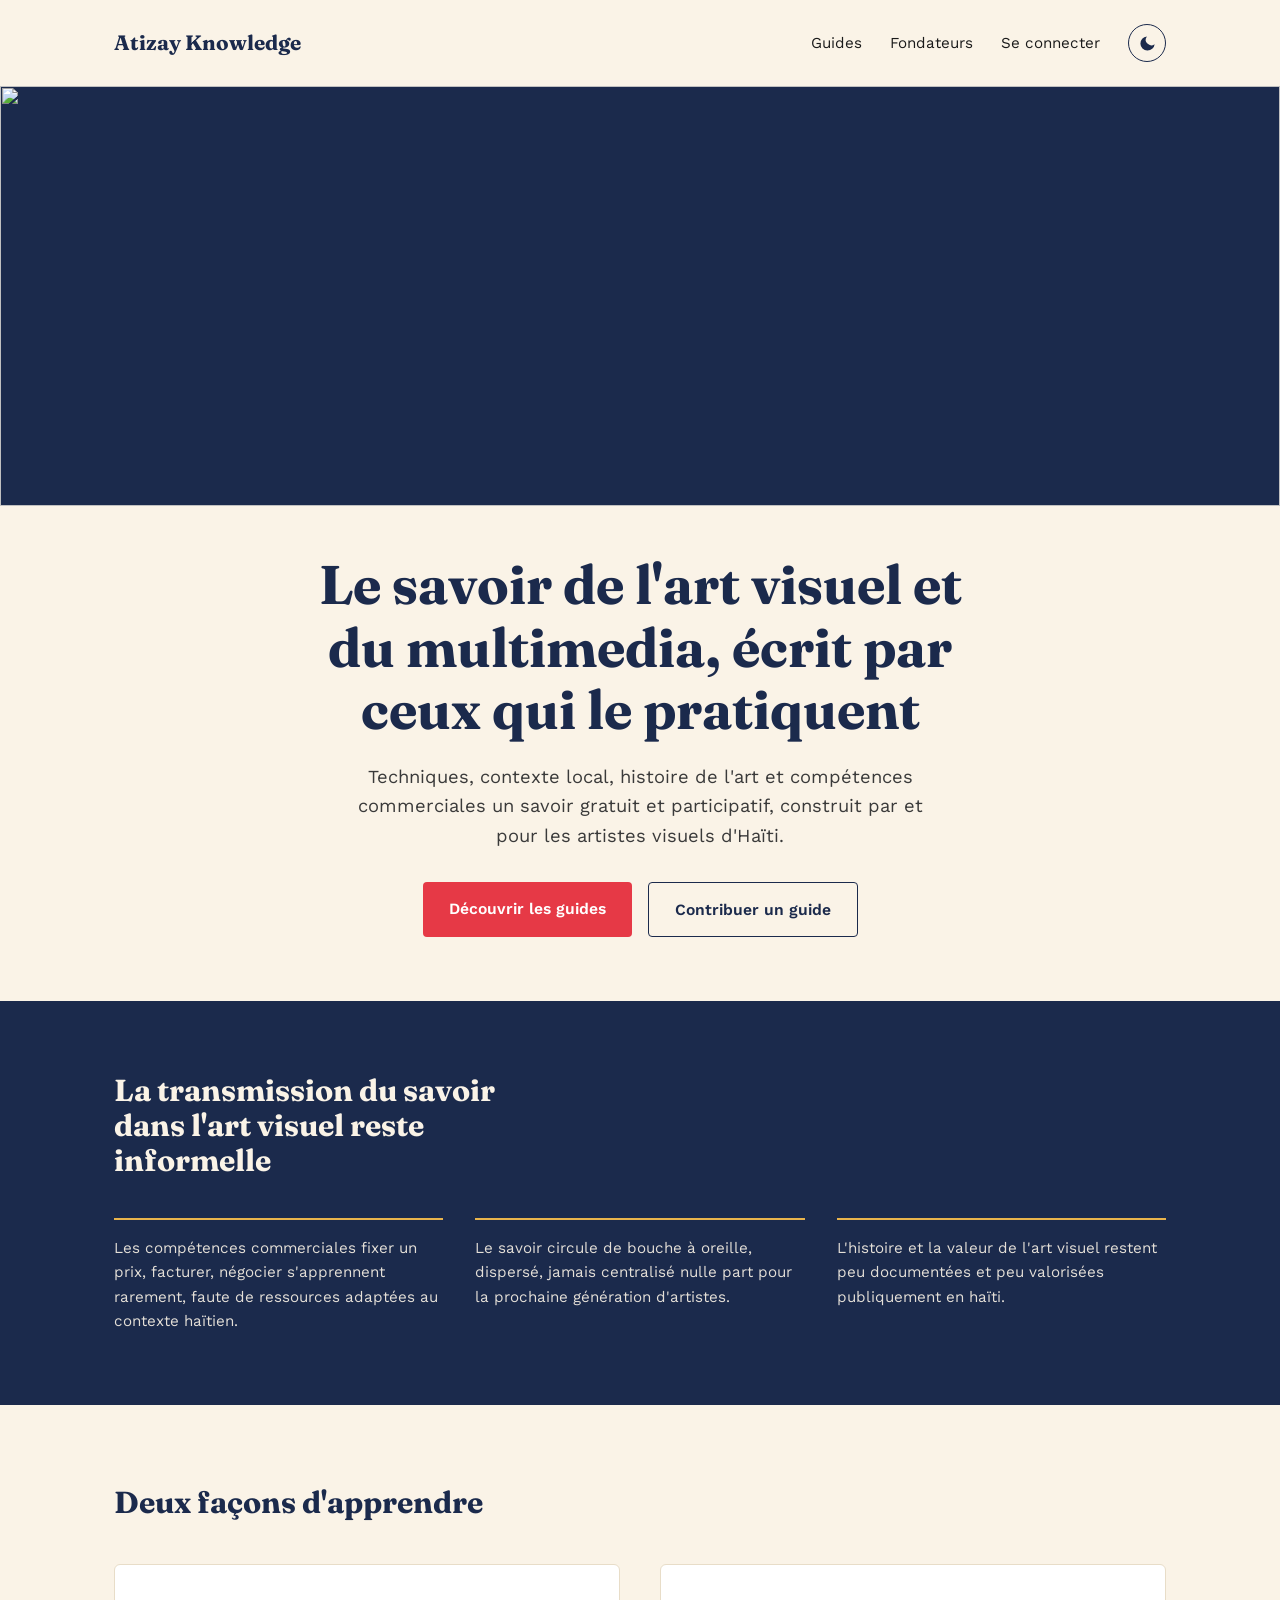
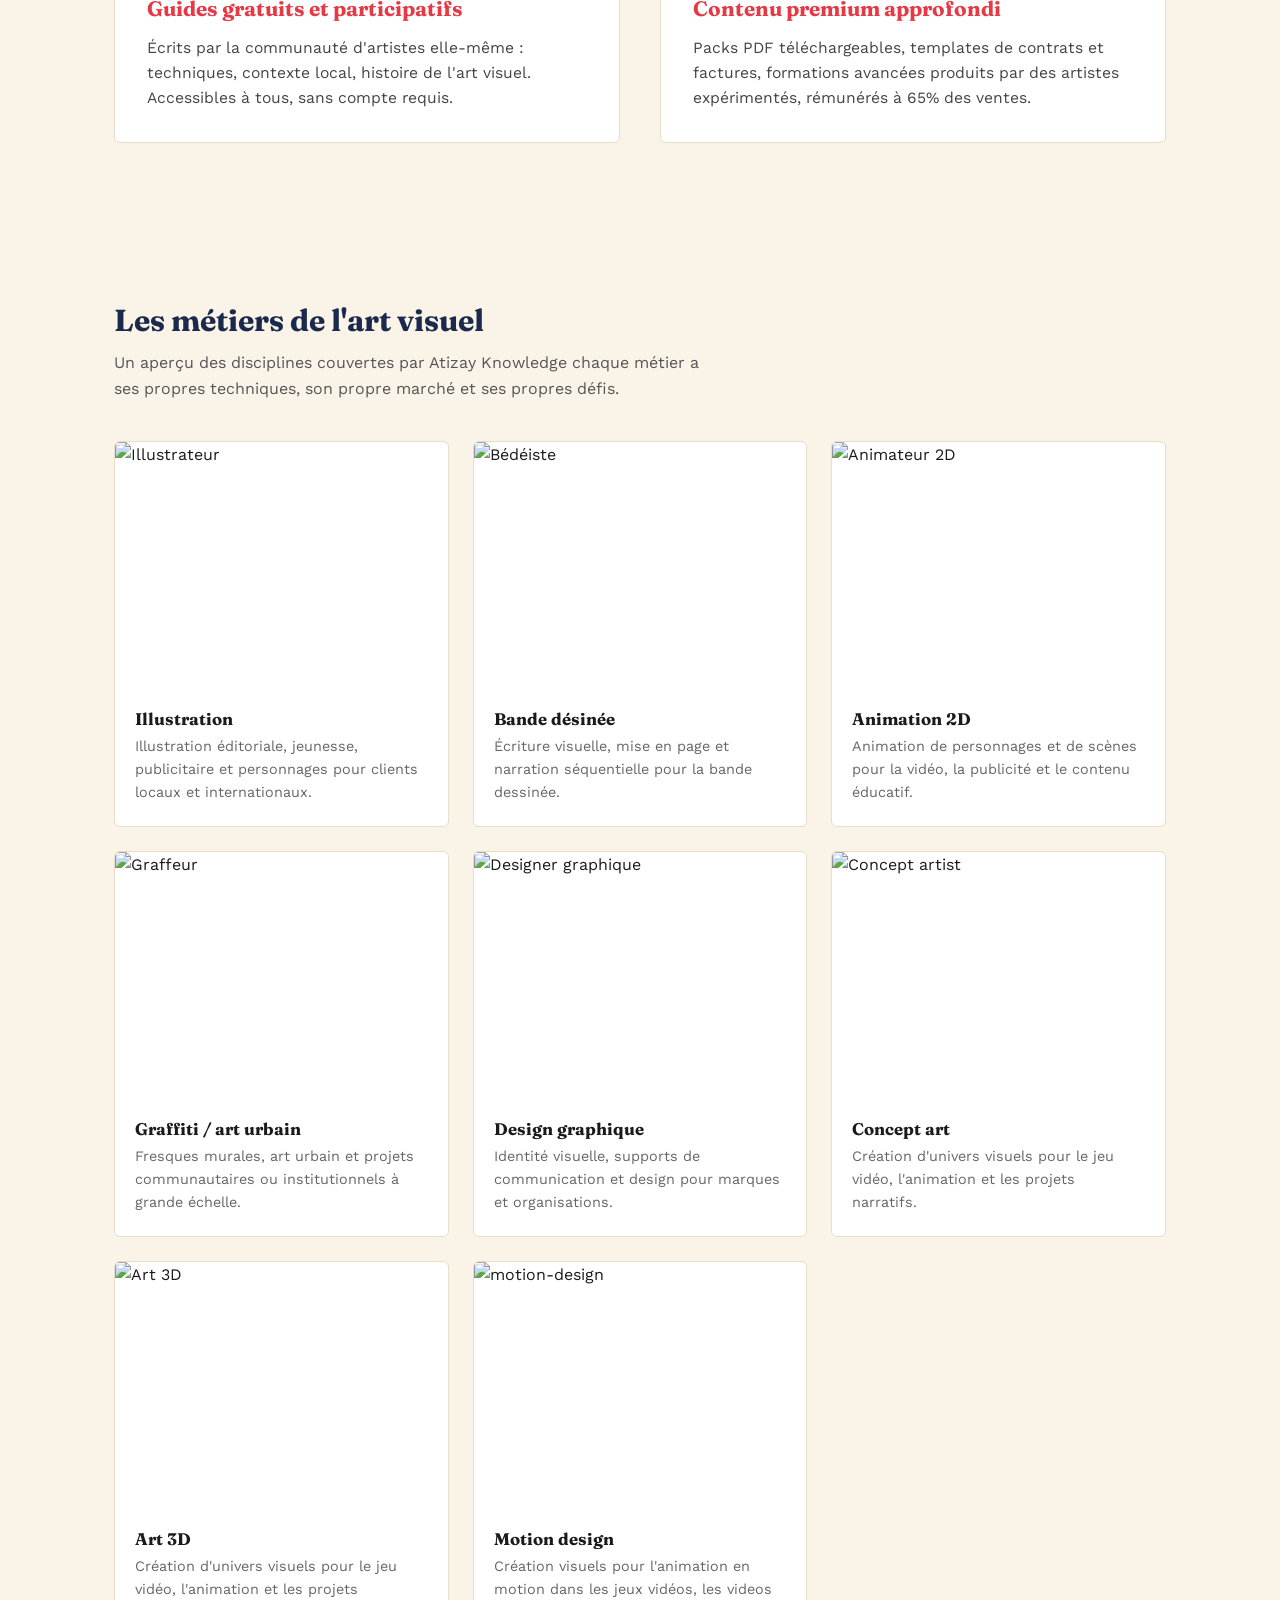
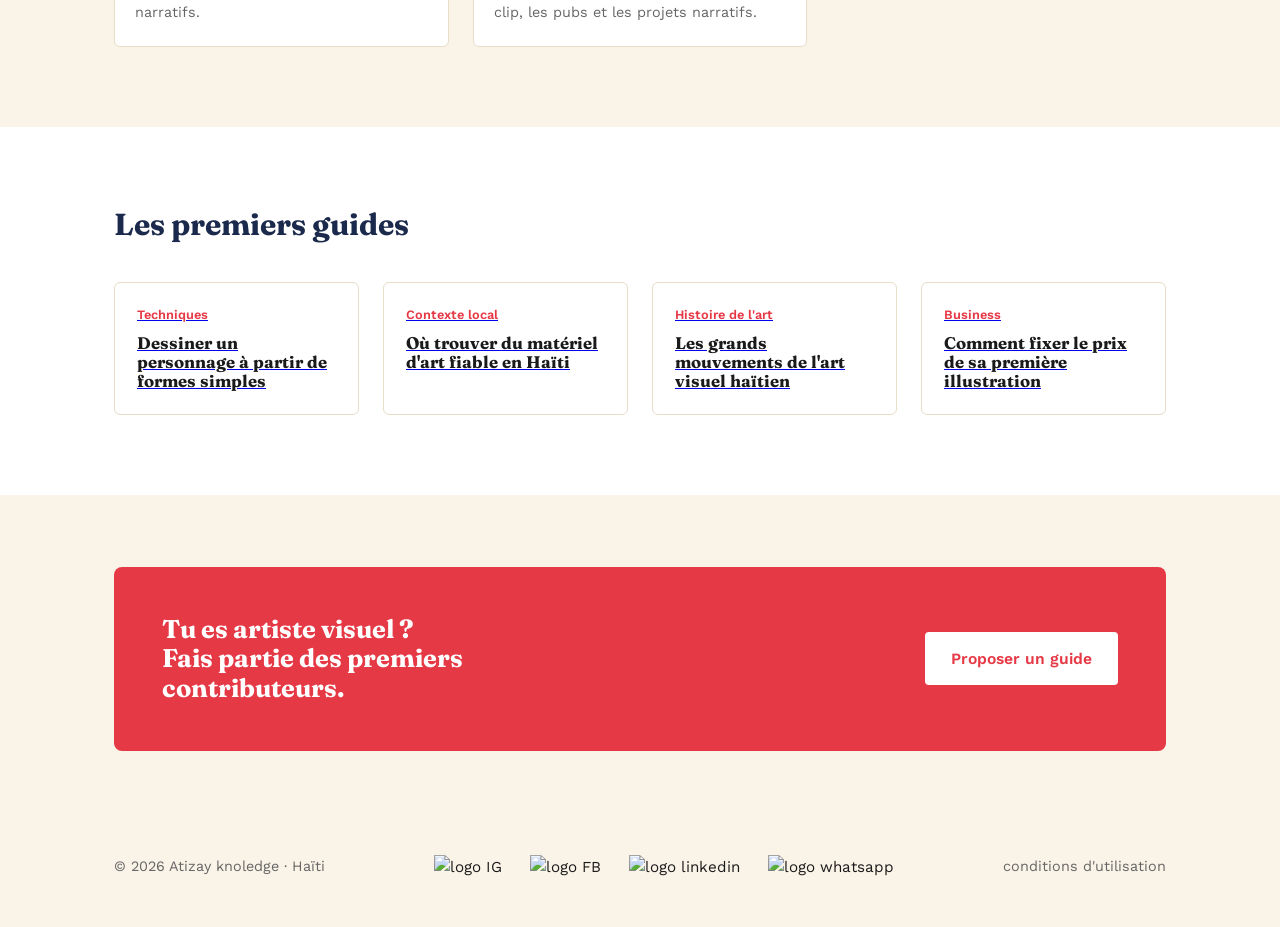
==== commit d256b500: "Update index.html" ====
--- a/index.html
+++ b/index.html
@@ -17,7 +17,7 @@
     <div class="logo">Atizay Knowledge</div>
     <nav>
       <a href="guides.html">Guides</a>
-      <a href="fondateur.html">Fondateurs</a>
+      <a href="fondateurs.html">Fondateurs</a>
       <a href="login.html">Se connecter</a>
       <button id="toggle-theme" class="btn-theme" aria-label="Changer de thème">
   <!-- Lune : visible en mode clair -->
@@ -54,7 +54,7 @@
   </div>
 
   <div class="hero-texte">
-    <h1>Le savoir de l'art visuel haïtien, écrit par ceux qui le pratiquent</h1>
+    <h1>Le savoir de l'art visuel <!--haïtien-->et du multimedia, écrit par ceux qui le pratiquent</h1>
     <p>Techniques, contexte local, histoire de l'art et compétences commerciales un savoir gratuit et participatif, construit par et pour les artistes visuels d'Haïti.</p>
     <div class="hero-actions">
       <a href="guides.html" class="btn btn-primary">Découvrir les guides</a>
